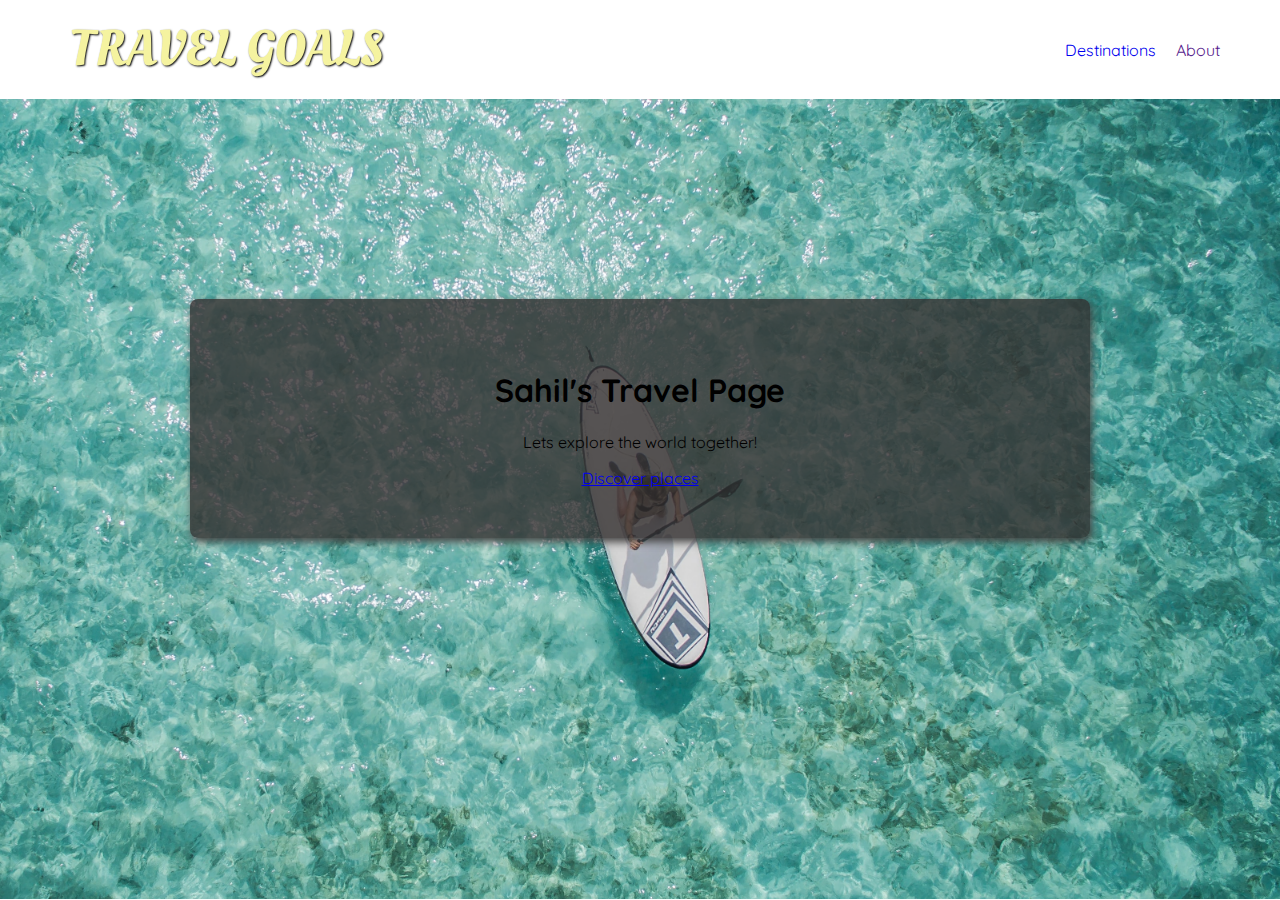
==== Travel Website/index.html @ 7a609044 "Added to a folder" ====
<!DOCTYPE html>
<html lang="en">
  <head>
    <meta charset="UTF-8" />
    <meta http-equiv="X-UA-Compatible" content="IE=edge" />
    <meta name="viewport" content="width=device-width, initial-scale=1.0" />
    <title>Travel Goals</title>
    <link rel="stylesheet" href="shared.css" />
    <link rel="stylesheet" href="styles.css" />
    <link
      href="https://fonts.googleapis.com/css2?family=Raleway:wght@700&family=Oleo+Script:wght@700&family=Quicksand:wght@300;500;700&display=swap"
      rel="stylesheet"
    />
  </head>
  <body>
    <header>
      <div id="page-logo">
        <a href="/index.html">Travel Goals</a>
      </div>
      <nav>
        <ul>
          <li><a href="/places.html">Destinations</a></li>
          <li><a href="">About</a></li>
        </ul>
      </nav>
    </header>
    <main>
      <section id="hero">
        <div id="hero-content">
          <h1>Sahil's Travel Page</h1>
          <p>Lets explore the world together!</p>
          <a href="/places.html">Discover places</a>
        </div>
      </section>
      <section id="highlights"></section>
    </main>
    <footer></footer>
  </body>
</html>
---- Travel Website/shared.css ----
body{
    font-family: "Quicksand", sans-serif;
    margin: 0;
}

ul{
    list-style: none;
    margin: 0;
    padding: 0;
}

header{
    display: flex;
    justify-content: space-between;
    align-items: center;
    padding: 15px 60px;
}

header ul{
    display: flex;
}

header li{
    margin-left: 20px;
}


li a{
    text-decoration: none;
}

#page-logo a{
    padding: 10px;
    font-family: "Oleo Script", sans-serif;
    color: rgb(245 ,243, 160);
    font-size: 50px;
    text-decoration: none;
    text-transform: uppercase;
    text-shadow: 1px 1px 2px rgb(0, 0, 0);
}
---- Travel Website/styles.css ----
#hero{
    height: 800px;
    background-image: url("/images/places/ocean.jpg");
    background-position: center;
    background-size: cover;
}

#hero-content{
    width: 900px;
    background-color: rgba(51, 47, 47, 0.8);
    box-shadow: 2px 4px 8px rgb(68, 67, 67);
    border-radius: 8px;
    text-align: center;
    padding: 50px 0;
    margin: 0 auto;
    position: relative;
    top: 200px;
}
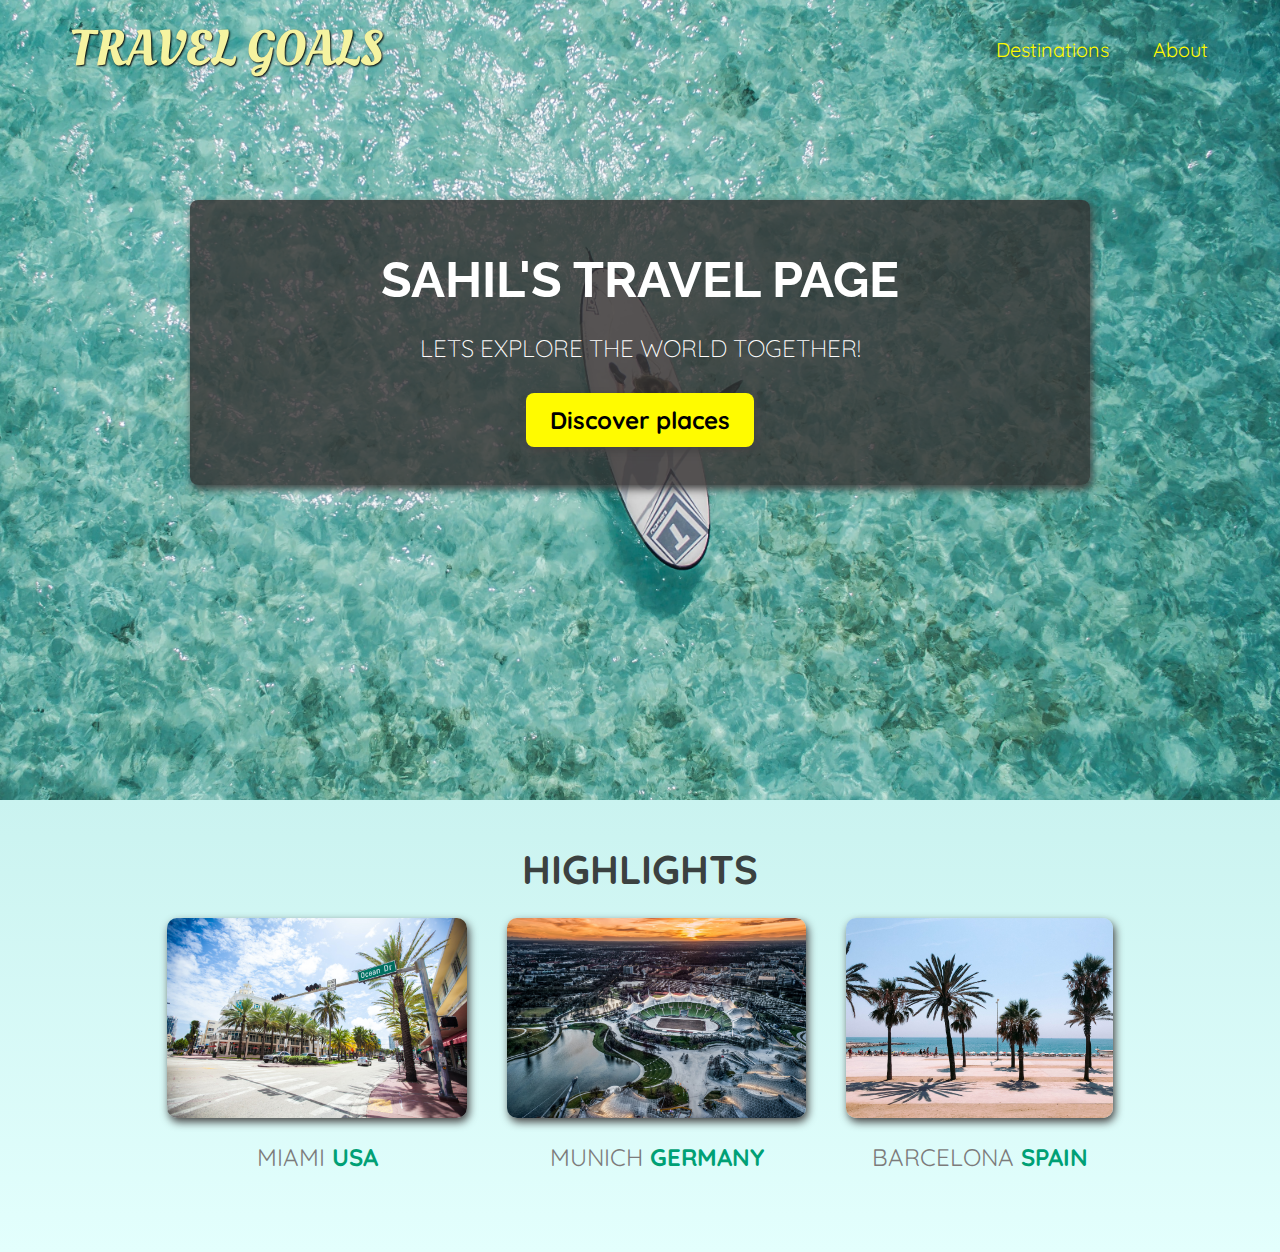
==== commit 8bb5a42b: "completed highlights section" ====
--- a/Travel Website/index.html
+++ b/Travel Website/index.html
@@ -5,8 +5,8 @@
     <meta http-equiv="X-UA-Compatible" content="IE=edge" />
     <meta name="viewport" content="width=device-width, initial-scale=1.0" />
     <title>Travel Goals</title>
-    <link rel="stylesheet" href="shared.css" />
-    <link rel="stylesheet" href="styles.css" />
+    <link rel="stylesheet" href="/Travel Website/shared.css" />
+    <link rel="stylesheet" href="/Travel Website/styles.css" />
     <link
       href="https://fonts.googleapis.com/css2?family=Raleway:wght@700&family=Oleo+Script:wght@700&family=Quicksand:wght@300;500;700&display=swap"
       rel="stylesheet"
@@ -15,11 +15,11 @@
   <body>
     <header>
       <div id="page-logo">
-        <a href="/index.html">Travel Goals</a>
+        <a href="/Travel Website/index.html">Travel Goals</a>
       </div>
       <nav>
-        <ul>
-          <li><a href="/places.html">Destinations</a></li>
+        <ul id="navbar">
+          <li><a href="/Travel Website/places.html">Destinations</a></li>
           <li><a href="">About</a></li>
         </ul>
       </nav>
@@ -29,10 +29,32 @@
         <div id="hero-content">
           <h1>Sahil's Travel Page</h1>
           <p>Lets explore the world together!</p>
-          <a href="/places.html">Discover places</a>
+          <a href="/Travel Website/places.html">Discover places</a>
         </div>
       </section>
-      <section id="highlights"></section>
+      <section id="highlights">
+        <h2>Highlights</h2>
+        <ul id="destinations">
+          <li class="destination">
+            <img
+              src="/Travel Website/images/places/miami.jpg"
+              alt="Miami streets"
+            />
+            <p>Miami <strong>USA</strong></p>
+          </li>
+          <li class="destination">
+            <img src="/Travel Website/images/places/munich.jpg" alt="Munich" />
+            <p>Munich <strong>Germany</strong></p>
+          </li>
+          <li class="destination">
+            <img
+              src="/Travel Website/images/places/barcelona.jpg"
+              alt="Beach in barcelona"
+            />
+            <p>Barcelona <strong>SPAIN</strong></p>
+          </li>
+        </ul> 
+      </section>
     </main>
     <footer></footer>
   </body>
--- a/Travel Website/shared.css
+++ b/Travel Website/shared.css
@@ -14,7 +14,12 @@
     justify-content: space-between;
     align-items: center;
     padding: 15px 60px;
+    position: absolute;
+    width: 100%;
+    box-sizing: border-box;
+    
 }
+
 
 header ul{
     display: flex;
@@ -25,8 +30,20 @@
 }
 
 
-li a{
+#navbar a{
     text-decoration: none;
+    color: rgb(255, 251, 0);
+    font-size: 20px;
+    padding: 12px;
+    text-shadow: 1px 1px 2px rgba(0, 0, 0, 0.2);
+    border-radius: 6px;
+    top: 0;
+    left: 0;
+}
+
+#navbar a:hover{
+    color: rgb(77, 77, 77);
+    background-color: rgb(255, 251, 0);
 }
 
 #page-logo a{
--- a/Travel Website/styles.css
+++ b/Travel Website/styles.css
@@ -1,6 +1,6 @@
 #hero{
     height: 800px;
-    background-image: url("/images/places/ocean.jpg");
+    background-image: url("/Travel Website/images/places/ocean.jpg");
     background-position: center;
     background-size: cover;
 }
@@ -15,4 +15,79 @@
     margin: 0 auto;
     position: relative;
     top: 200px;
+}
+
+#hero-content h1{
+    color: #fff;
+    text-transform: uppercase ;
+    font-size: 50px;
+    font-family: "Raleway", sans-serif;
+    margin: 0;
+}
+
+#hero-content p{
+    color: #fff;
+    text-transform: uppercase;
+    font-size: 24px;
+    font-weight: 300;
+    margin-bottom: 42px;
+}
+
+#hero-content a{
+    text-decoration: none;
+    background-color: rgb(255, 251, 0);
+    padding: 12px 24px;
+    color: black;
+    font-size: 24px;
+    font-weight: bold;
+    border-radius: 8px;
+    box-shadow: 2px 4px 8px rgb(68, 67, 67) ;
+}
+#hero-content a:hover{
+    background-color: rgb(255, 235, 0);
+}
+
+#highlights{
+    padding: 20px;
+    background: linear-gradient(0deg, rgb(227, 255, 253), rgb(202, 243, 240));
+}
+
+#highlights h2{
+    text-transform: uppercase;
+    text-align: center;
+    font-size: 40px;
+    color: rgb(59, 65, 64);
+    margin: 24px 0 ;
+}
+
+#destinations{
+    display: flex;
+    width: 90%;
+    margin: auto;
+    margin-bottom: 40px;
+    justify-content: center;
+}
+
+.destination{
+    margin: 0 20px;
+    text-transform: uppercase;
+}
+
+.destination p{
+    text-align: center;
+    font-size: 24px;
+    color: rgb(124, 123, 123);
+    margin: 20px 0;
+}
+
+.destination img{
+    height: 200px;
+    width: 100%;
+    border-radius: 10px;
+    box-shadow: 2px 4px 8px rgb(68, 67, 67);
+    object-fit: cover;
+}
+
+.destination strong{
+    color: rgb(0, 160, 117);
 }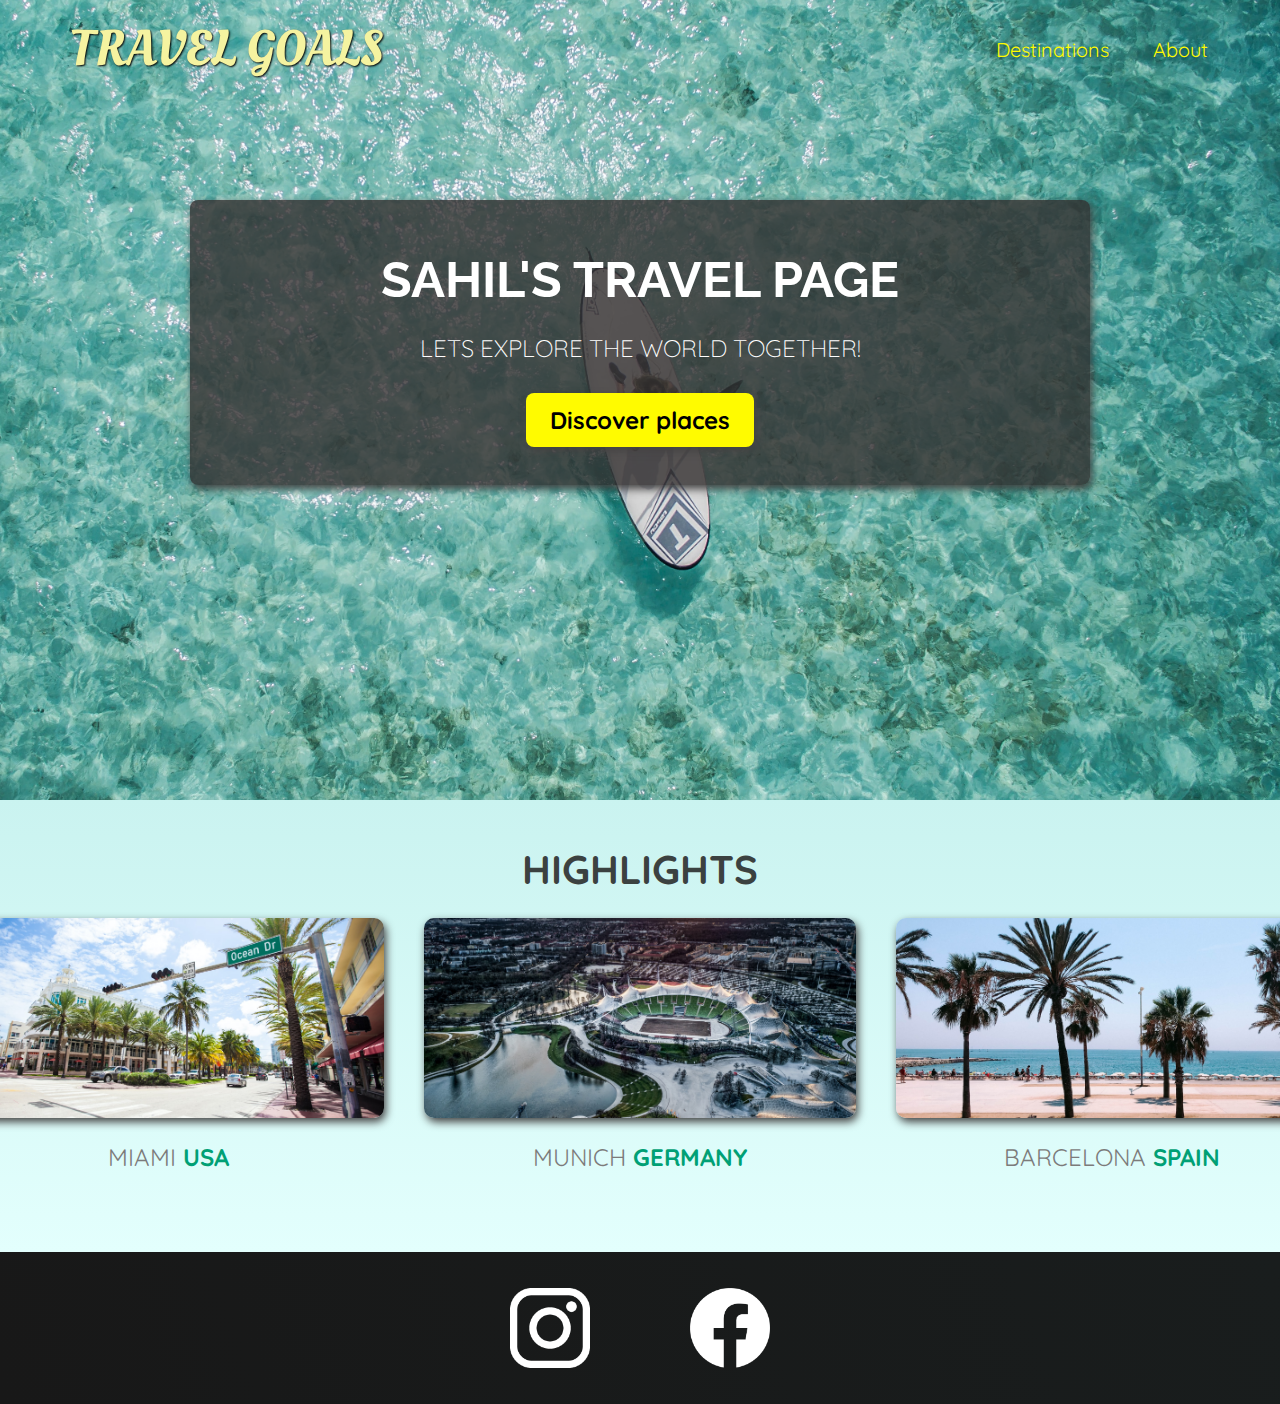
==== commit ab3518f5: "completed footer section" ====
--- a/Travel Website/index.html
+++ b/Travel Website/index.html
@@ -53,9 +53,20 @@
             />
             <p>Barcelona <strong>SPAIN</strong></p>
           </li>
-        </ul> 
+        </ul>
       </section>
     </main>
-    <footer></footer>
+    <footer>
+      <ul>
+        <li>
+      <a href="https://www.instagram.com"
+        ><img src="/Travel Website/images/icons/insta.png" alt="instagram logo"
+      /></a>
+    </li>
+    <li>
+      <a href="https://www.facebook.com"><img src="/Travel Website/images/icons/facebook.png" alt="facebook logo"></a>
+    </li>
+    </ul>
+    </footer>
   </body>
 </html>
--- a/Travel Website/shared.css
+++ b/Travel Website/shared.css
@@ -54,4 +54,26 @@
     text-decoration: none;
     text-transform: uppercase;
     text-shadow: 1px 1px 2px rgb(0, 0, 0);
+}
+
+footer{
+    background: linear-gradient(70deg, rgb(24,24,24), rgb(25,29,29));
+    padding: 36px 0;
+}
+
+footer ul{
+    display: flex;
+    justify-content: center;
+    
+}
+
+footer li{
+    width: 80px;
+    height: 80px;
+    margin: 0 50px;
+}
+
+footer img{
+    width: 100%;
+    height: 100%;
 }--- a/Travel Website/styles.css
+++ b/Travel Website/styles.css
@@ -82,7 +82,7 @@
 
 .destination img{
     height: 200px;
-    width: 100%;
+    width: 27rem;
     border-radius: 10px;
     box-shadow: 2px 4px 8px rgb(68, 67, 67);
     object-fit: cover;
